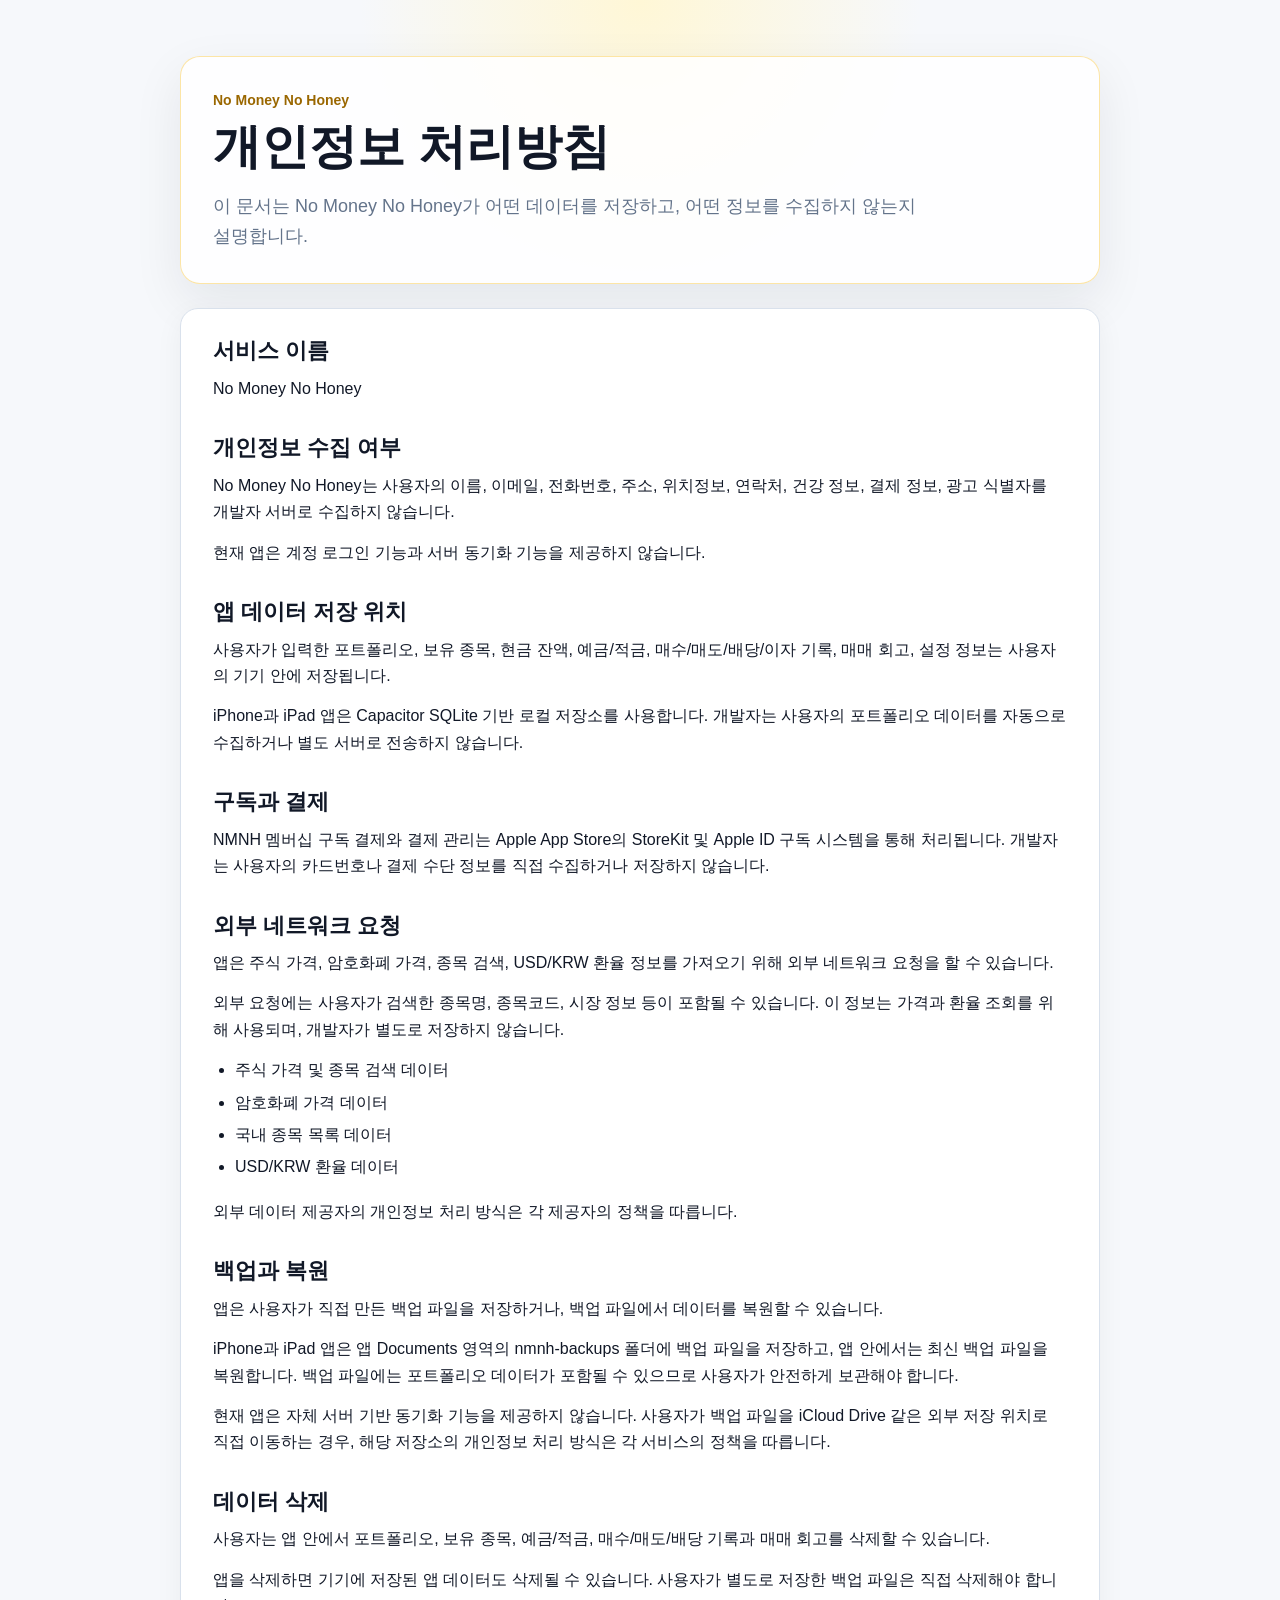
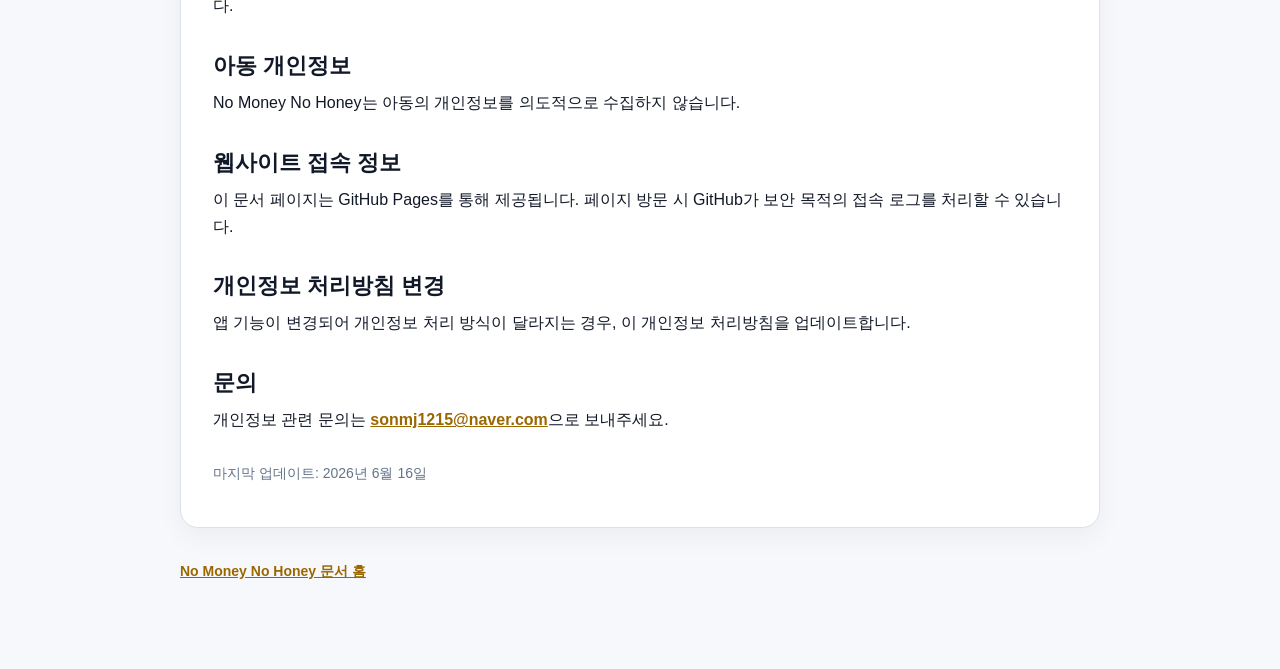
==== privacy/index.html @ 576c2f6b "Add public app support pages" ====
<!doctype html>
<html lang="ko">
  <head>
    <meta charset="utf-8" />
    <meta name="viewport" content="width=device-width, initial-scale=1" />
    <title>No Money No Honey 개인정보 처리방침</title>
    <meta
      name="description"
      content="No Money No Honey 개인정보 처리방침"
    />
    <link rel="stylesheet" href="../styles.css" />
  </head>
  <body>
    <main class="page">
      <section class="hero">
        <p class="eyebrow">No Money No Honey</p>
        <h1>개인정보 처리방침</h1>
        <p class="lead">
          이 문서는 No Money No Honey가 어떤 데이터를 저장하고, 어떤 정보를
          수집하지 않는지 설명합니다.
        </p>
      </section>

      <section class="content">
        <h2>서비스 이름</h2>
        <p>No Money No Honey</p>

        <h2>개인정보 수집 여부</h2>
        <p>
          No Money No Honey는 사용자의 이름, 이메일, 전화번호, 주소,
          위치정보, 연락처, 건강 정보, 결제 정보, 광고 식별자를 개발자 서버로
          수집하지 않습니다.
        </p>
        <p>
          현재 앱은 계정 로그인 기능과 서버 동기화 기능을 제공하지 않습니다.
        </p>

        <h2>앱 데이터 저장 위치</h2>
        <p>
          사용자가 입력한 포트폴리오, 보유 종목, 현금 잔액, 예금/적금,
          매수/매도/배당/이자 기록, 매매 회고, 설정 정보는 사용자의 기기 안에
          저장됩니다.
        </p>
        <p>
          iPhone과 iPad 앱은 Capacitor SQLite 기반 로컬 저장소를 사용합니다.
          개발자는 사용자의 포트폴리오 데이터를 자동으로 수집하거나 별도
          서버로 전송하지 않습니다.
        </p>

        <h2>구독과 결제</h2>
        <p>
          NMNH 멤버십 구독 결제와 결제 관리는 Apple App Store의 StoreKit 및
          Apple ID 구독 시스템을 통해 처리됩니다. 개발자는 사용자의 카드번호나
          결제 수단 정보를 직접 수집하거나 저장하지 않습니다.
        </p>

        <h2>외부 네트워크 요청</h2>
        <p>
          앱은 주식 가격, 암호화폐 가격, 종목 검색, USD/KRW 환율 정보를
          가져오기 위해 외부 네트워크 요청을 할 수 있습니다.
        </p>
        <p>
          외부 요청에는 사용자가 검색한 종목명, 종목코드, 시장 정보 등이
          포함될 수 있습니다. 이 정보는 가격과 환율 조회를 위해 사용되며,
          개발자가 별도로 저장하지 않습니다.
        </p>
        <ul>
          <li>주식 가격 및 종목 검색 데이터</li>
          <li>암호화폐 가격 데이터</li>
          <li>국내 종목 목록 데이터</li>
          <li>USD/KRW 환율 데이터</li>
        </ul>
        <p>
          외부 데이터 제공자의 개인정보 처리 방식은 각 제공자의 정책을
          따릅니다.
        </p>

        <h2>백업과 복원</h2>
        <p>
          앱은 사용자가 직접 만든 백업 파일을 저장하거나, 백업 파일에서 데이터를
          복원할 수 있습니다.
        </p>
        <p>
          iPhone과 iPad 앱은 앱 Documents 영역의 nmnh-backups 폴더에 백업
          파일을 저장하고, 앱 안에서는 최신 백업 파일을 복원합니다. 백업 파일에는
          포트폴리오 데이터가 포함될 수 있으므로 사용자가 안전하게 보관해야
          합니다.
        </p>
        <p>
          현재 앱은 자체 서버 기반 동기화 기능을 제공하지 않습니다. 사용자가
          백업 파일을 iCloud Drive 같은 외부 저장 위치로 직접 이동하는 경우,
          해당 저장소의 개인정보 처리 방식은 각 서비스의 정책을 따릅니다.
        </p>

        <h2>데이터 삭제</h2>
        <p>
          사용자는 앱 안에서 포트폴리오, 보유 종목, 예금/적금, 매수/매도/배당
          기록과 매매 회고를 삭제할 수 있습니다.
        </p>
        <p>
          앱을 삭제하면 기기에 저장된 앱 데이터도 삭제될 수 있습니다. 사용자가
          별도로 저장한 백업 파일은 직접 삭제해야 합니다.
        </p>

        <h2>아동 개인정보</h2>
        <p>
          No Money No Honey는 아동의 개인정보를 의도적으로 수집하지 않습니다.
        </p>

        <h2>웹사이트 접속 정보</h2>
        <p>
          이 문서 페이지는 GitHub Pages를 통해 제공됩니다. 페이지 방문 시
          GitHub가 보안 목적의 접속 로그를 처리할 수 있습니다.
        </p>

        <h2>개인정보 처리방침 변경</h2>
        <p>
          앱 기능이 변경되어 개인정보 처리 방식이 달라지는 경우, 이 개인정보
          처리방침을 업데이트합니다.
        </p>

        <h2>문의</h2>
        <p>
          개인정보 관련 문의는
          <a href="mailto:sonmj1215@naver.com">sonmj1215@naver.com</a>으로
          보내주세요.
        </p>

        <p class="meta">마지막 업데이트: 2026년 6월 16일</p>
      </section>

      <p class="footer">
        <a href="../">No Money No Honey 문서 홈</a>
      </p>
    </main>
  </body>
</html>
---- styles.css ----
:root {
  color-scheme: light;
  --bg: #f6f8fb;
  --surface: #ffffff;
  --surface-soft: #fffaf0;
  --text: #111827;
  --muted: #64748b;
  --line: #d9e1ec;
  --brand: #f8b400;
  --brand-dark: #9a6700;
  --shadow: 0 18px 50px rgba(15, 23, 42, 0.08);
}

* {
  box-sizing: border-box;
}

body {
  margin: 0;
  background: radial-gradient(circle at top, #fff7d6 0, #f6f8fb 280px);
  color: var(--text);
  font-family: -apple-system, BlinkMacSystemFont, "Segoe UI", sans-serif;
  line-height: 1.65;
}

a {
  color: var(--brand-dark);
  font-weight: 700;
}

.page {
  width: min(920px, calc(100% - 32px));
  margin: 0 auto;
  padding: 56px 0 72px;
}

.hero {
  padding: 32px;
  border: 1px solid rgba(248, 180, 0, 0.35);
  border-radius: 20px;
  background: rgba(255, 255, 255, 0.84);
  box-shadow: var(--shadow);
}

.eyebrow {
  margin: 0 0 8px;
  color: var(--brand-dark);
  font-size: 14px;
  font-weight: 800;
}

h1 {
  margin: 0;
  font-size: clamp(32px, 6vw, 48px);
  line-height: 1.12;
  letter-spacing: 0;
}

.lead {
  max-width: 720px;
  margin: 18px 0 0;
  color: var(--muted);
  font-size: 18px;
}

.content {
  margin-top: 24px;
  padding: 28px 32px;
  border: 1px solid var(--line);
  border-radius: 18px;
  background: var(--surface);
  box-shadow: 0 8px 28px rgba(15, 23, 42, 0.05);
}

h2 {
  margin: 32px 0 10px;
  font-size: 22px;
  line-height: 1.3;
}

h2:first-child {
  margin-top: 0;
}

p {
  margin: 0 0 14px;
}

ul {
  margin: 8px 0 18px;
  padding-left: 22px;
}

li {
  margin: 6px 0;
}

.cards {
  display: grid;
  grid-template-columns: repeat(auto-fit, minmax(240px, 1fr));
  gap: 16px;
  margin-top: 24px;
}

.card {
  display: block;
  min-height: 150px;
  padding: 24px;
  border: 1px solid var(--line);
  border-radius: 18px;
  background: var(--surface);
  color: inherit;
  text-decoration: none;
  box-shadow: 0 8px 28px rgba(15, 23, 42, 0.05);
}

.card strong {
  display: block;
  margin-bottom: 8px;
  font-size: 20px;
}

.card span {
  color: var(--muted);
  font-weight: 500;
}

.note {
  margin-top: 24px;
  padding: 18px 20px;
  border: 1px solid rgba(248, 180, 0, 0.35);
  border-radius: 14px;
  background: var(--surface-soft);
  color: #4b5563;
}

.meta {
  margin-top: 28px;
  color: var(--muted);
  font-size: 14px;
}

.footer {
  margin-top: 32px;
  color: var(--muted);
  font-size: 14px;
}

@media (max-width: 640px) {
  .page {
    width: min(100% - 24px, 920px);
    padding: 28px 0 48px;
  }

  .hero,
  .content {
    padding: 24px 20px;
    border-radius: 16px;
  }
}
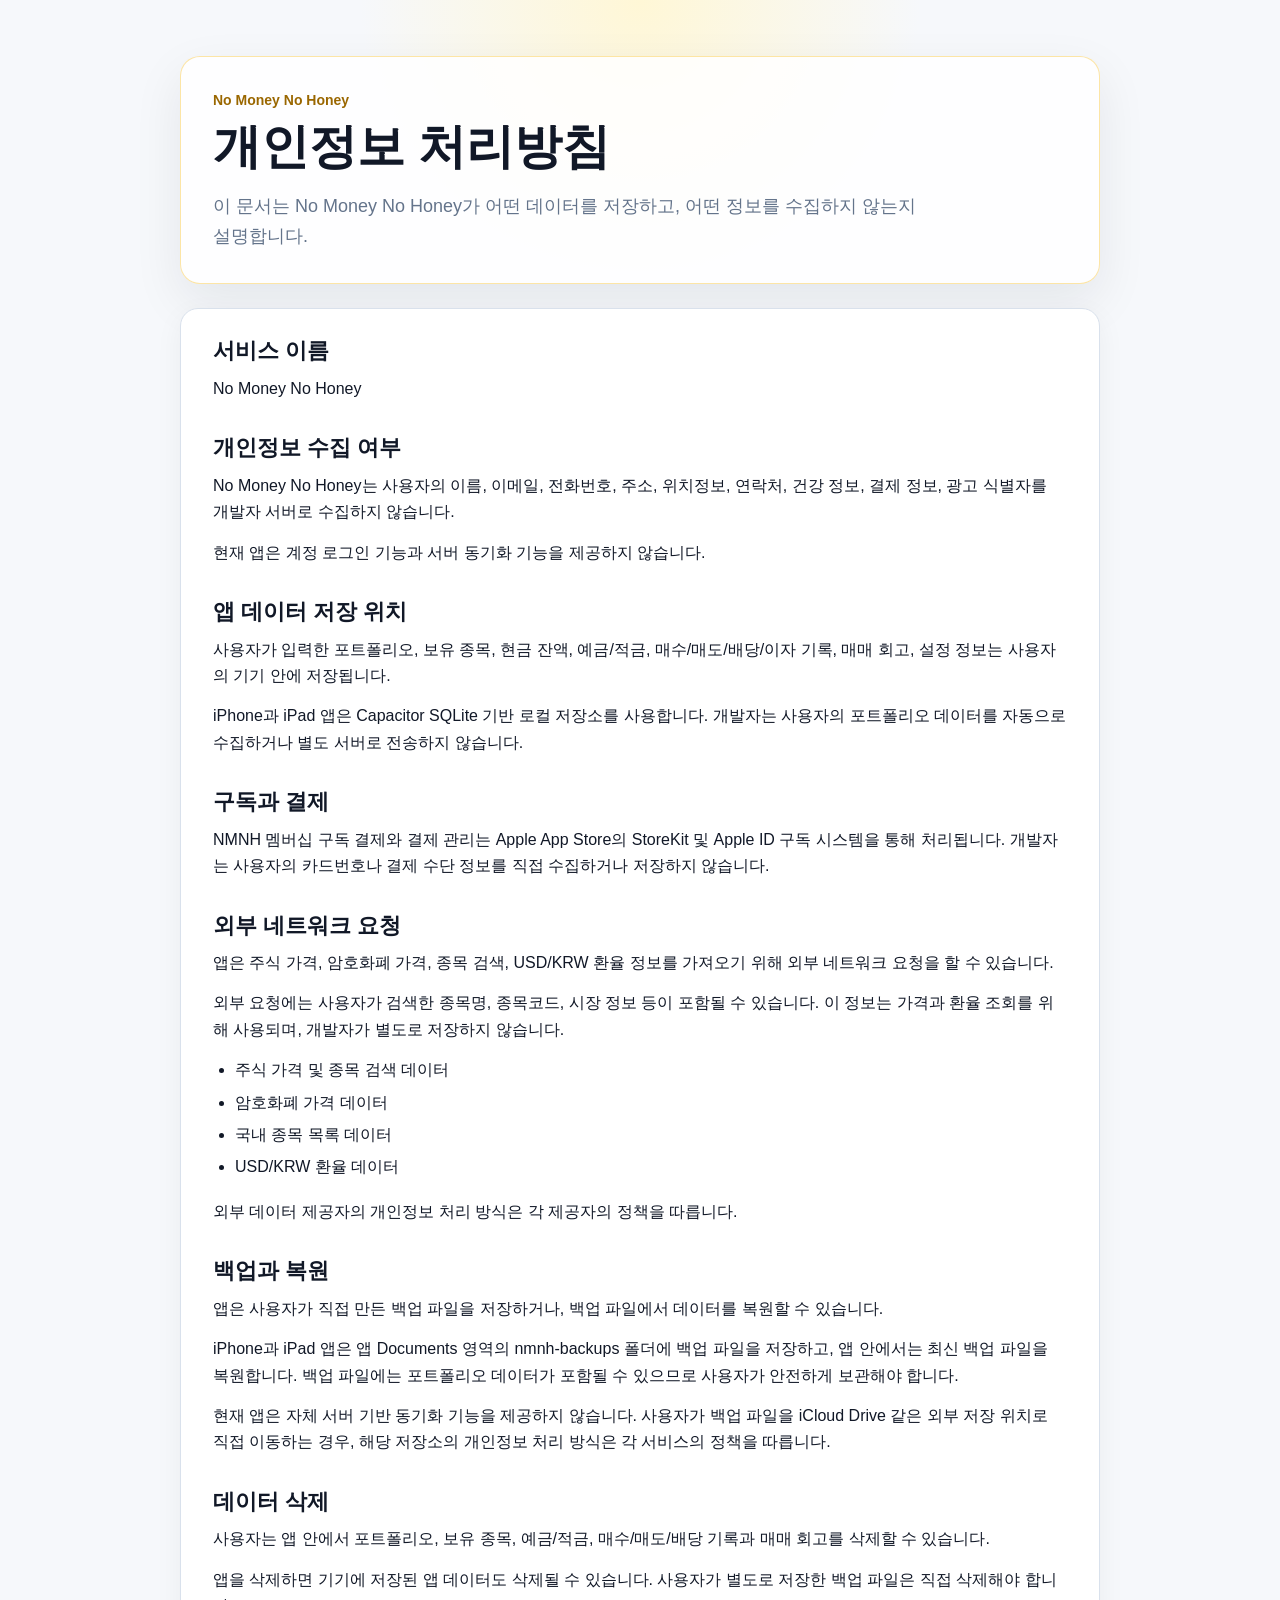
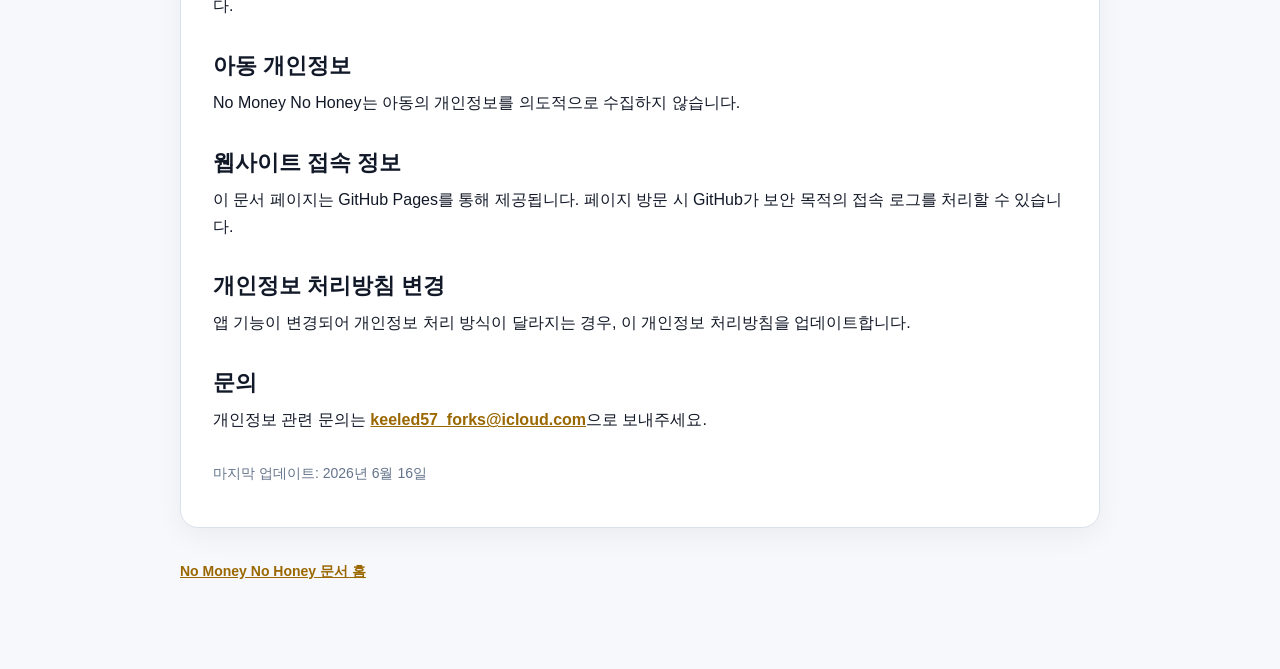
==== commit eb316961: "Update public contact email" ====
--- a/privacy/index.html
+++ b/privacy/index.html
@@ -122,7 +122,7 @@
         <h2>문의</h2>
         <p>
           개인정보 관련 문의는
-          <a href="mailto:sonmj1215@naver.com">sonmj1215@naver.com</a>으로
+          <a href="mailto:keeled57_forks@icloud.com">keeled57_forks@icloud.com</a>으로
           보내주세요.
         </p>
 
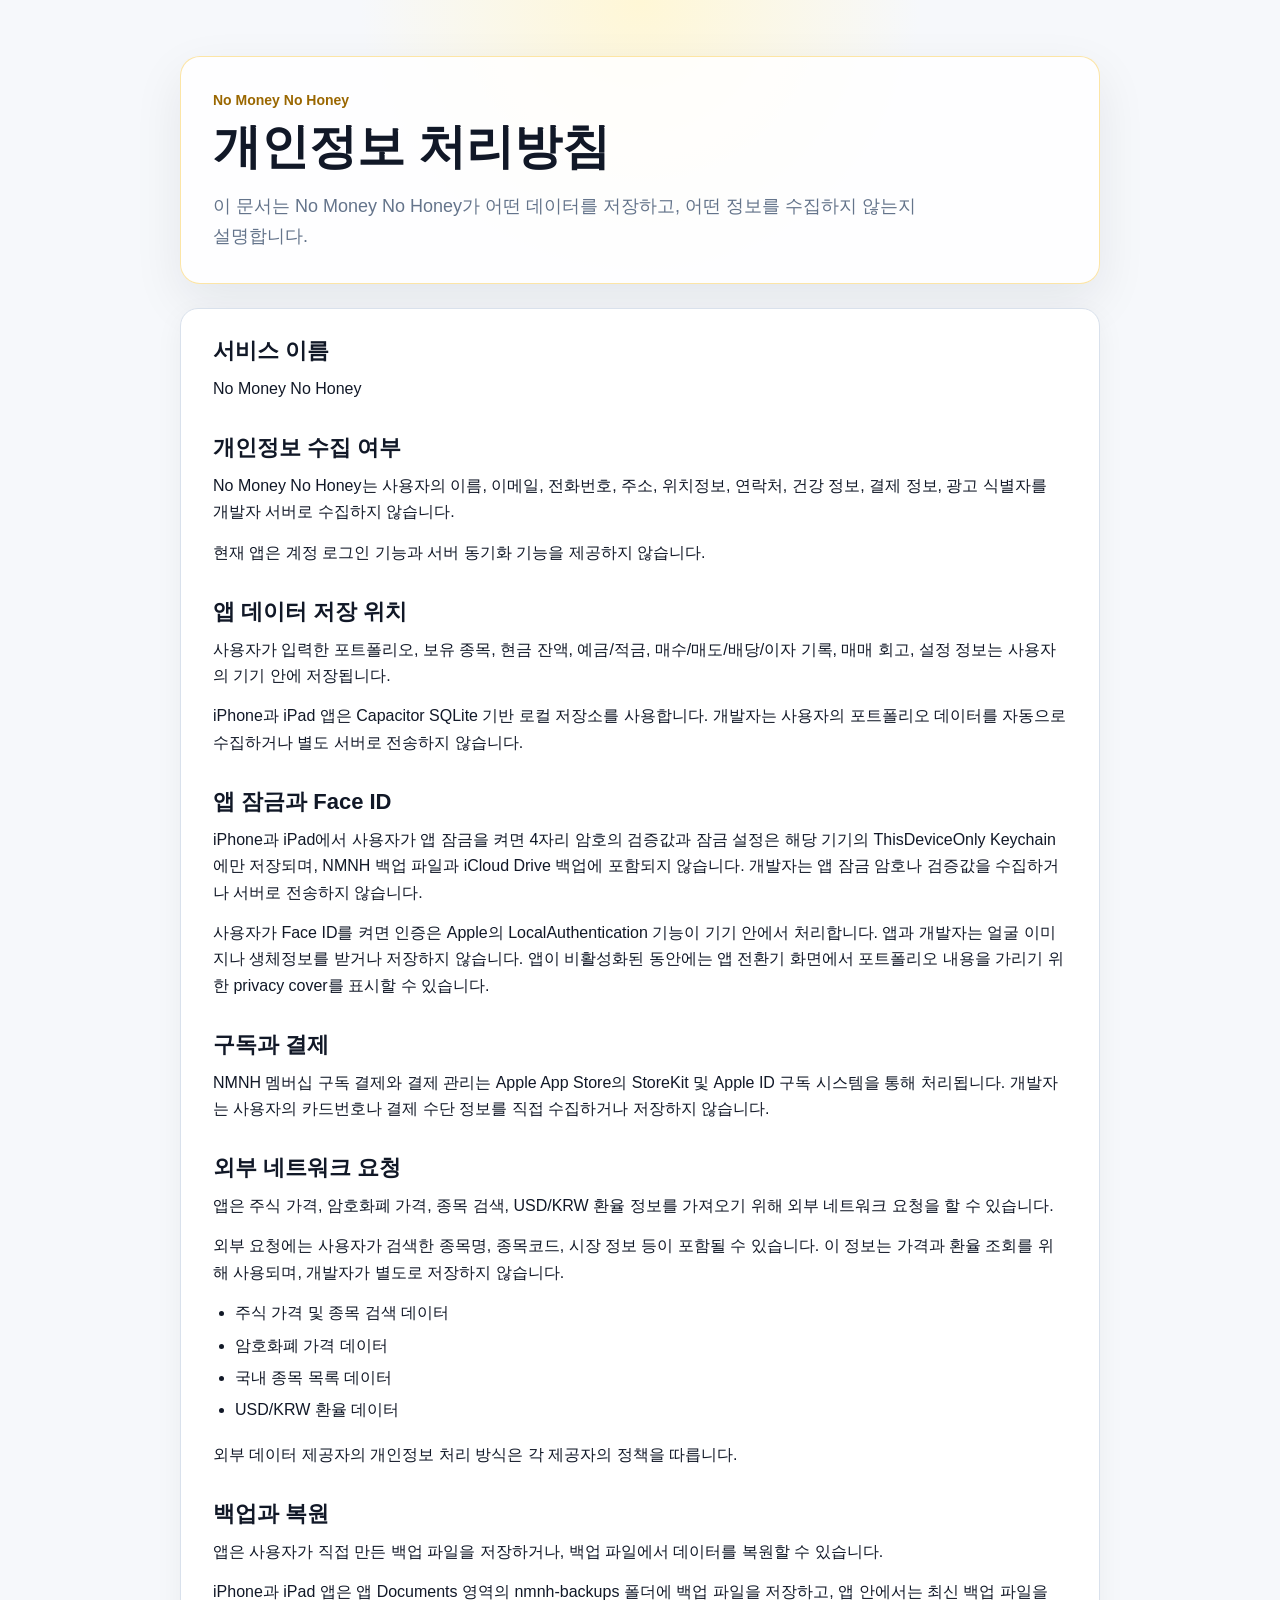
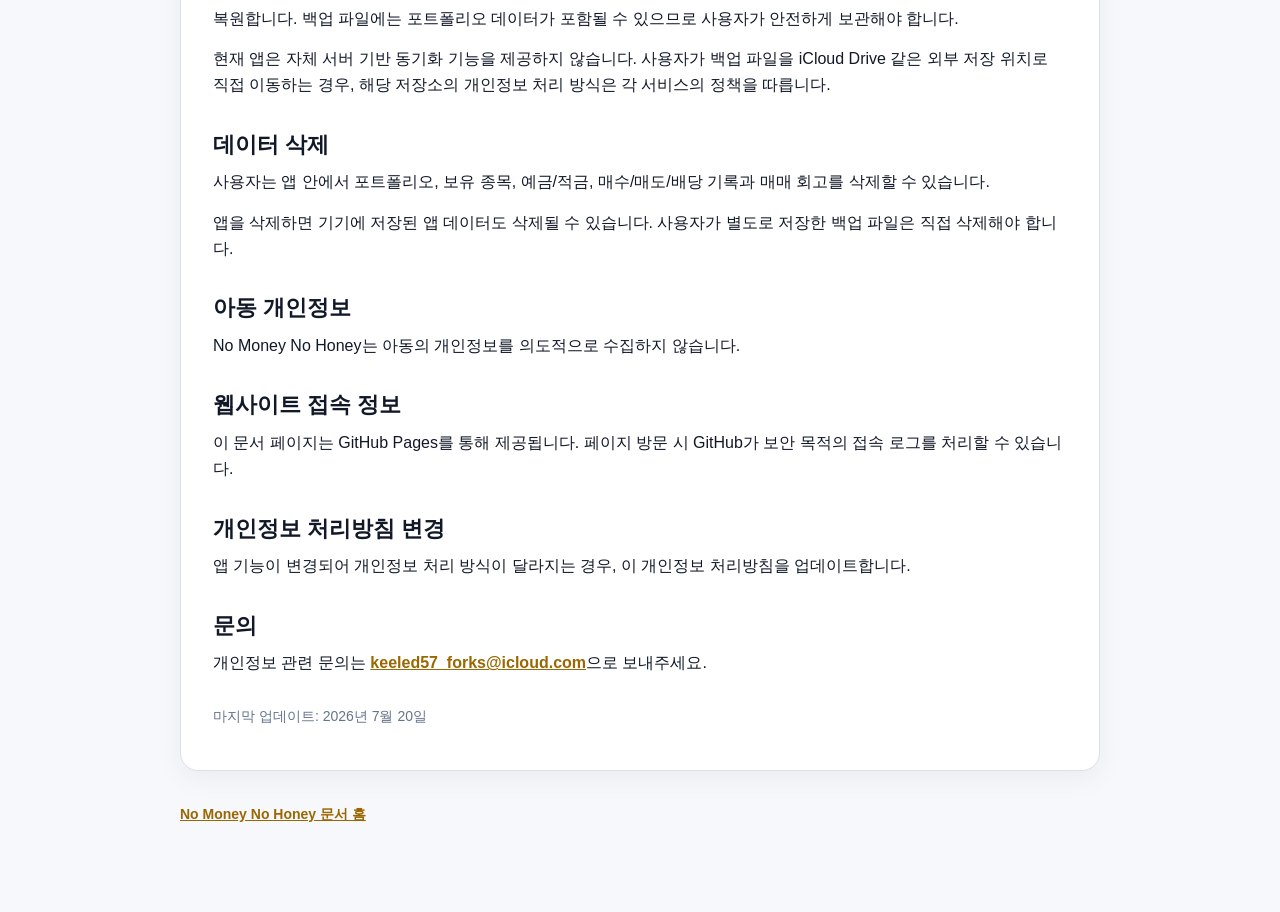
==== commit 69cab4d0: "Update privacy policy for app lock" ====
--- a/privacy/index.html
+++ b/privacy/index.html
@@ -45,6 +45,21 @@
           iPhone과 iPad 앱은 Capacitor SQLite 기반 로컬 저장소를 사용합니다.
           개발자는 사용자의 포트폴리오 데이터를 자동으로 수집하거나 별도
           서버로 전송하지 않습니다.
+        </p>
+
+        <h2>앱 잠금과 Face ID</h2>
+        <p>
+          iPhone과 iPad에서 사용자가 앱 잠금을 켜면 4자리 암호의 검증값과
+          잠금 설정은 해당 기기의 ThisDeviceOnly Keychain에만 저장되며,
+          NMNH 백업 파일과 iCloud Drive 백업에 포함되지 않습니다. 개발자는
+          앱 잠금 암호나 검증값을 수집하거나 서버로 전송하지 않습니다.
+        </p>
+        <p>
+          사용자가 Face ID를 켜면 인증은 Apple의 LocalAuthentication 기능이
+          기기 안에서 처리합니다. 앱과 개발자는 얼굴 이미지나 생체정보를
+          받거나 저장하지 않습니다. 앱이 비활성화된 동안에는 앱 전환기
+          화면에서 포트폴리오 내용을 가리기 위한 privacy cover를 표시할 수
+          있습니다.
         </p>
 
         <h2>구독과 결제</h2>
@@ -126,7 +141,7 @@
           보내주세요.
         </p>
 
-        <p class="meta">마지막 업데이트: 2026년 6월 16일</p>
+        <p class="meta">마지막 업데이트: 2026년 7월 20일</p>
       </section>
 
       <p class="footer">
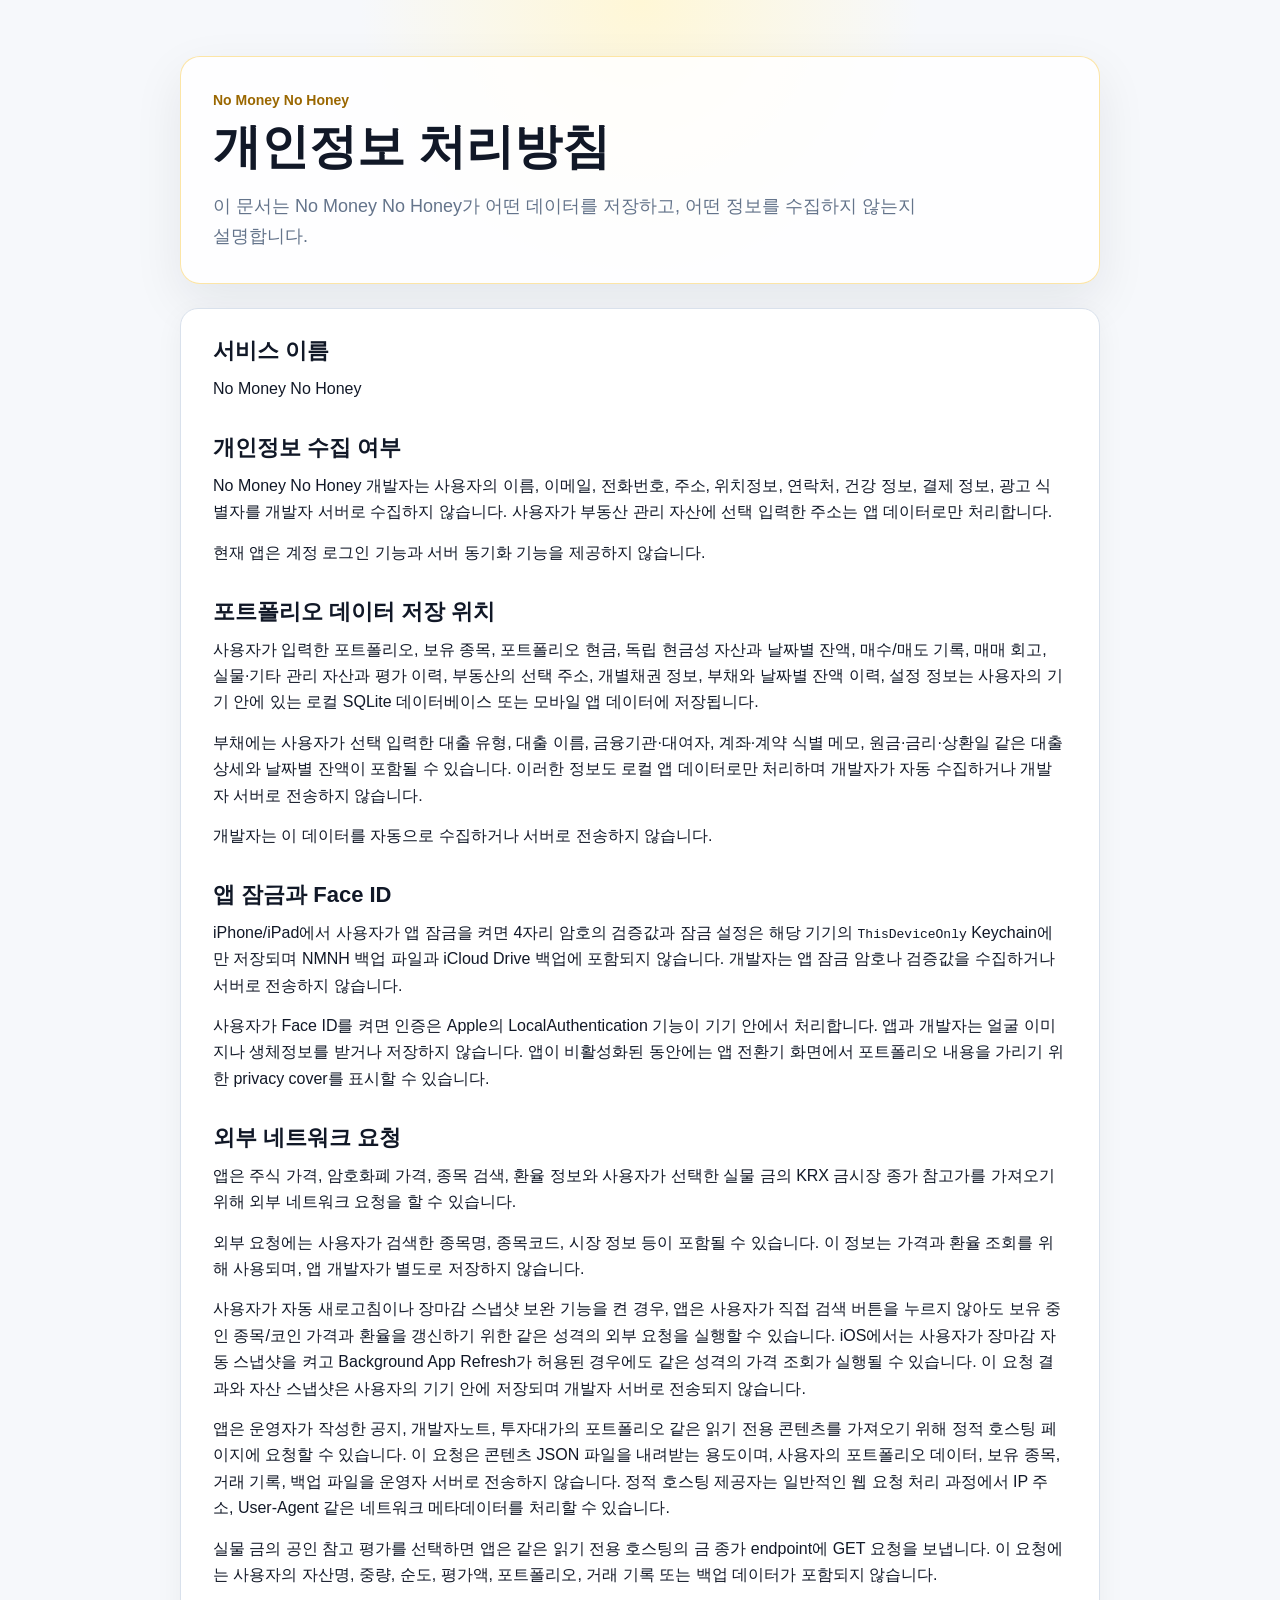
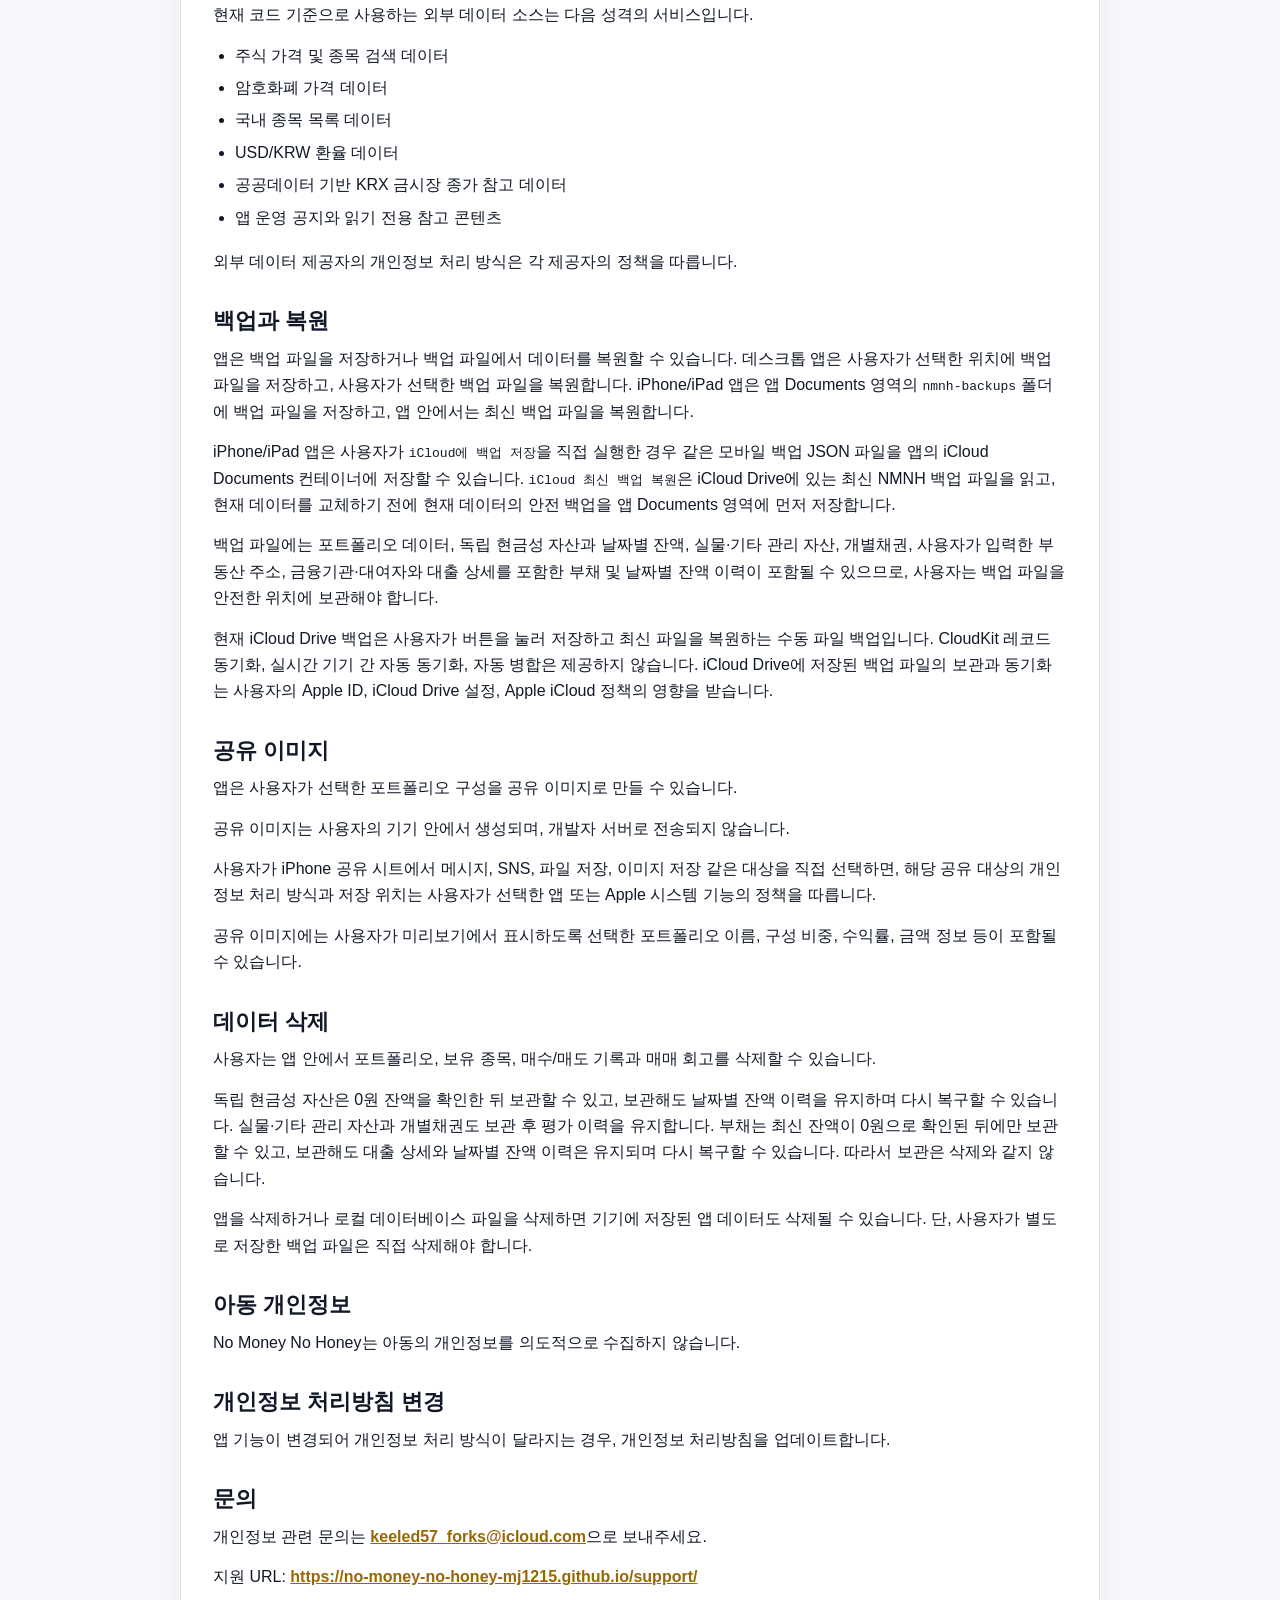
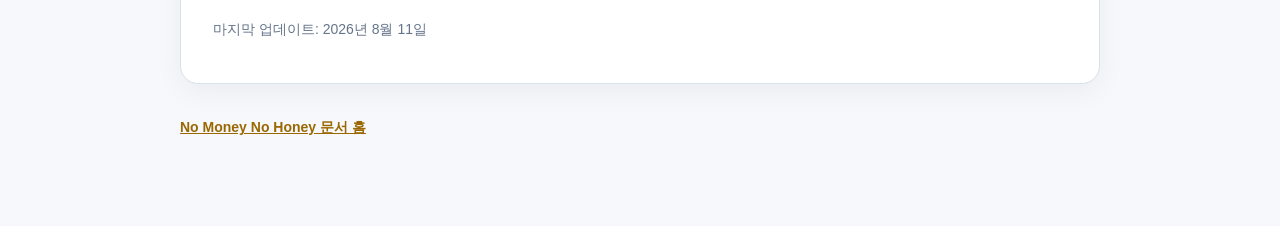
==== commit b28c5e0c: "Update privacy policy for NMNH 2.6.0" ====
--- a/privacy/index.html
+++ b/privacy/index.html
@@ -27,94 +27,158 @@
 
         <h2>개인정보 수집 여부</h2>
         <p>
-          No Money No Honey는 사용자의 이름, 이메일, 전화번호, 주소,
+          No Money No Honey 개발자는 사용자의 이름, 이메일, 전화번호, 주소,
           위치정보, 연락처, 건강 정보, 결제 정보, 광고 식별자를 개발자 서버로
-          수집하지 않습니다.
+          수집하지 않습니다. 사용자가 부동산 관리 자산에 선택 입력한 주소는 앱
+          데이터로만 처리합니다.
         </p>
         <p>
           현재 앱은 계정 로그인 기능과 서버 동기화 기능을 제공하지 않습니다.
         </p>
 
-        <h2>앱 데이터 저장 위치</h2>
-        <p>
-          사용자가 입력한 포트폴리오, 보유 종목, 현금 잔액, 예금/적금,
-          매수/매도/배당/이자 기록, 매매 회고, 설정 정보는 사용자의 기기 안에
-          저장됩니다.
-        </p>
-        <p>
-          iPhone과 iPad 앱은 Capacitor SQLite 기반 로컬 저장소를 사용합니다.
-          개발자는 사용자의 포트폴리오 데이터를 자동으로 수집하거나 별도
-          서버로 전송하지 않습니다.
+        <h2>포트폴리오 데이터 저장 위치</h2>
+        <p>
+          사용자가 입력한 포트폴리오, 보유 종목, 포트폴리오 현금, 독립 현금성
+          자산과 날짜별 잔액, 매수/매도 기록, 매매 회고, 실물·기타 관리 자산과
+          평가 이력, 부동산의 선택 주소, 개별채권 정보, 부채와 날짜별 잔액 이력,
+          설정 정보는 사용자의 기기 안에 있는 로컬 SQLite 데이터베이스 또는
+          모바일 앱 데이터에 저장됩니다.
+        </p>
+        <p>
+          부채에는 사용자가 선택 입력한 대출 유형, 대출 이름, 금융기관·대여자,
+          계좌·계약 식별 메모, 원금·금리·상환일 같은 대출 상세와 날짜별 잔액이
+          포함될 수 있습니다. 이러한 정보도 로컬 앱 데이터로만 처리하며 개발자가
+          자동 수집하거나 개발자 서버로 전송하지 않습니다.
+        </p>
+        <p>
+          개발자는 이 데이터를 자동으로 수집하거나 서버로 전송하지 않습니다.
         </p>
 
         <h2>앱 잠금과 Face ID</h2>
         <p>
-          iPhone과 iPad에서 사용자가 앱 잠금을 켜면 4자리 암호의 검증값과
-          잠금 설정은 해당 기기의 ThisDeviceOnly Keychain에만 저장되며,
-          NMNH 백업 파일과 iCloud Drive 백업에 포함되지 않습니다. 개발자는
-          앱 잠금 암호나 검증값을 수집하거나 서버로 전송하지 않습니다.
+          iPhone/iPad에서 사용자가 앱 잠금을 켜면 4자리 암호의 검증값과 잠금
+          설정은 해당 기기의 <code>ThisDeviceOnly</code> Keychain에만 저장되며
+          NMNH 백업 파일과 iCloud Drive 백업에 포함되지 않습니다. 개발자는 앱
+          잠금 암호나 검증값을 수집하거나 서버로 전송하지 않습니다.
         </p>
         <p>
           사용자가 Face ID를 켜면 인증은 Apple의 LocalAuthentication 기능이
-          기기 안에서 처리합니다. 앱과 개발자는 얼굴 이미지나 생체정보를
-          받거나 저장하지 않습니다. 앱이 비활성화된 동안에는 앱 전환기
-          화면에서 포트폴리오 내용을 가리기 위한 privacy cover를 표시할 수
-          있습니다.
-        </p>
-
-        <h2>구독과 결제</h2>
-        <p>
-          NMNH 멤버십 구독 결제와 결제 관리는 Apple App Store의 StoreKit 및
-          Apple ID 구독 시스템을 통해 처리됩니다. 개발자는 사용자의 카드번호나
-          결제 수단 정보를 직접 수집하거나 저장하지 않습니다.
+          기기 안에서 처리합니다. 앱과 개발자는 얼굴 이미지나 생체정보를 받거나
+          저장하지 않습니다. 앱이 비활성화된 동안에는 앱 전환기 화면에서
+          포트폴리오 내용을 가리기 위한 privacy cover를 표시할 수 있습니다.
         </p>
 
         <h2>외부 네트워크 요청</h2>
         <p>
-          앱은 주식 가격, 암호화폐 가격, 종목 검색, USD/KRW 환율 정보를
-          가져오기 위해 외부 네트워크 요청을 할 수 있습니다.
-        </p>
-        <p>
-          외부 요청에는 사용자가 검색한 종목명, 종목코드, 시장 정보 등이
-          포함될 수 있습니다. 이 정보는 가격과 환율 조회를 위해 사용되며,
-          개발자가 별도로 저장하지 않습니다.
-        </p>
+          앱은 주식 가격, 암호화폐 가격, 종목 검색, 환율 정보와 사용자가 선택한
+          실물 금의 KRX 금시장 종가 참고가를 가져오기 위해 외부 네트워크 요청을
+          할 수 있습니다.
+        </p>
+        <p>
+          외부 요청에는 사용자가 검색한 종목명, 종목코드, 시장 정보 등이 포함될
+          수 있습니다. 이 정보는 가격과 환율 조회를 위해 사용되며, 앱 개발자가
+          별도로 저장하지 않습니다.
+        </p>
+        <p>
+          사용자가 자동 새로고침이나 장마감 스냅샷 보완 기능을 켠 경우, 앱은
+          사용자가 직접 검색 버튼을 누르지 않아도 보유 중인 종목/코인 가격과
+          환율을 갱신하기 위한 같은 성격의 외부 요청을 실행할 수 있습니다.
+          iOS에서는 사용자가 장마감 자동 스냅샷을 켜고 Background App Refresh가
+          허용된 경우에도 같은 성격의 가격 조회가 실행될 수 있습니다. 이 요청
+          결과와 자산 스냅샷은 사용자의 기기 안에 저장되며 개발자 서버로 전송되지
+          않습니다.
+        </p>
+        <p>
+          앱은 운영자가 작성한 공지, 개발자노트, 투자대가의 포트폴리오 같은 읽기
+          전용 콘텐츠를 가져오기 위해 정적 호스팅 페이지에 요청할 수 있습니다.
+          이 요청은 콘텐츠 JSON 파일을 내려받는 용도이며, 사용자의 포트폴리오
+          데이터, 보유 종목, 거래 기록, 백업 파일을 운영자 서버로 전송하지
+          않습니다. 정적 호스팅 제공자는 일반적인 웹 요청 처리 과정에서 IP 주소,
+          User-Agent 같은 네트워크 메타데이터를 처리할 수 있습니다.
+        </p>
+        <p>
+          실물 금의 공인 참고 평가를 선택하면 앱은 같은 읽기 전용 호스팅의 금
+          종가 endpoint에 GET 요청을 보냅니다. 이 요청에는 사용자의 자산명, 중량,
+          순도, 평가액, 포트폴리오, 거래 기록 또는 백업 데이터가 포함되지
+          않습니다.
+        </p>
+        <p>현재 코드 기준으로 사용하는 외부 데이터 소스는 다음 성격의 서비스입니다.</p>
         <ul>
           <li>주식 가격 및 종목 검색 데이터</li>
           <li>암호화폐 가격 데이터</li>
           <li>국내 종목 목록 데이터</li>
           <li>USD/KRW 환율 데이터</li>
+          <li>공공데이터 기반 KRX 금시장 종가 참고 데이터</li>
+          <li>앱 운영 공지와 읽기 전용 참고 콘텐츠</li>
         </ul>
         <p>
-          외부 데이터 제공자의 개인정보 처리 방식은 각 제공자의 정책을
-          따릅니다.
+          외부 데이터 제공자의 개인정보 처리 방식은 각 제공자의 정책을 따릅니다.
         </p>
 
         <h2>백업과 복원</h2>
         <p>
-          앱은 사용자가 직접 만든 백업 파일을 저장하거나, 백업 파일에서 데이터를
-          복원할 수 있습니다.
-        </p>
-        <p>
-          iPhone과 iPad 앱은 앱 Documents 영역의 nmnh-backups 폴더에 백업
-          파일을 저장하고, 앱 안에서는 최신 백업 파일을 복원합니다. 백업 파일에는
-          포트폴리오 데이터가 포함될 수 있으므로 사용자가 안전하게 보관해야
-          합니다.
-        </p>
-        <p>
-          현재 앱은 자체 서버 기반 동기화 기능을 제공하지 않습니다. 사용자가
-          백업 파일을 iCloud Drive 같은 외부 저장 위치로 직접 이동하는 경우,
-          해당 저장소의 개인정보 처리 방식은 각 서비스의 정책을 따릅니다.
+          앱은 백업 파일을 저장하거나 백업 파일에서 데이터를 복원할 수 있습니다.
+          데스크톱 앱은 사용자가 선택한 위치에 백업 파일을 저장하고, 사용자가
+          선택한 백업 파일을 복원합니다. iPhone/iPad 앱은 앱 Documents 영역의
+          <code>nmnh-backups</code> 폴더에 백업 파일을 저장하고, 앱 안에서는 최신
+          백업 파일을 복원합니다.
+        </p>
+        <p>
+          iPhone/iPad 앱은 사용자가 <code>iCloud에 백업 저장</code>을 직접
+          실행한 경우 같은 모바일 백업 JSON 파일을 앱의 iCloud Documents
+          컨테이너에 저장할 수 있습니다. <code>iCloud 최신 백업 복원</code>은
+          iCloud Drive에 있는 최신 NMNH 백업 파일을 읽고, 현재 데이터를
+          교체하기 전에 현재 데이터의 안전 백업을 앱 Documents 영역에 먼저
+          저장합니다.
+        </p>
+        <p>
+          백업 파일에는 포트폴리오 데이터, 독립 현금성 자산과 날짜별 잔액,
+          실물·기타 관리 자산, 개별채권, 사용자가 입력한 부동산 주소,
+          금융기관·대여자와 대출 상세를 포함한 부채 및 날짜별 잔액 이력이 포함될
+          수 있으므로, 사용자는 백업 파일을 안전한 위치에 보관해야 합니다.
+        </p>
+        <p>
+          현재 iCloud Drive 백업은 사용자가 버튼을 눌러 저장하고 최신 파일을
+          복원하는 수동 파일 백업입니다. CloudKit 레코드 동기화, 실시간 기기 간
+          자동 동기화, 자동 병합은 제공하지 않습니다. iCloud Drive에 저장된 백업
+          파일의 보관과 동기화는 사용자의 Apple ID, iCloud Drive 설정, Apple
+          iCloud 정책의 영향을 받습니다.
+        </p>
+
+        <h2>공유 이미지</h2>
+        <p>
+          앱은 사용자가 선택한 포트폴리오 구성을 공유 이미지로 만들 수 있습니다.
+        </p>
+        <p>
+          공유 이미지는 사용자의 기기 안에서 생성되며, 개발자 서버로 전송되지
+          않습니다.
+        </p>
+        <p>
+          사용자가 iPhone 공유 시트에서 메시지, SNS, 파일 저장, 이미지 저장 같은
+          대상을 직접 선택하면, 해당 공유 대상의 개인정보 처리 방식과 저장
+          위치는 사용자가 선택한 앱 또는 Apple 시스템 기능의 정책을 따릅니다.
+        </p>
+        <p>
+          공유 이미지에는 사용자가 미리보기에서 표시하도록 선택한 포트폴리오
+          이름, 구성 비중, 수익률, 금액 정보 등이 포함될 수 있습니다.
         </p>
 
         <h2>데이터 삭제</h2>
         <p>
-          사용자는 앱 안에서 포트폴리오, 보유 종목, 예금/적금, 매수/매도/배당
-          기록과 매매 회고를 삭제할 수 있습니다.
-        </p>
-        <p>
-          앱을 삭제하면 기기에 저장된 앱 데이터도 삭제될 수 있습니다. 사용자가
-          별도로 저장한 백업 파일은 직접 삭제해야 합니다.
+          사용자는 앱 안에서 포트폴리오, 보유 종목, 매수/매도 기록과 매매 회고를
+          삭제할 수 있습니다.
+        </p>
+        <p>
+          독립 현금성 자산은 0원 잔액을 확인한 뒤 보관할 수 있고, 보관해도 날짜별
+          잔액 이력을 유지하며 다시 복구할 수 있습니다. 실물·기타 관리 자산과
+          개별채권도 보관 후 평가 이력을 유지합니다. 부채는 최신 잔액이 0원으로
+          확인된 뒤에만 보관할 수 있고, 보관해도 대출 상세와 날짜별 잔액 이력은
+          유지되며 다시 복구할 수 있습니다. 따라서 보관은 삭제와 같지 않습니다.
+        </p>
+        <p>
+          앱을 삭제하거나 로컬 데이터베이스 파일을 삭제하면 기기에 저장된 앱
+          데이터도 삭제될 수 있습니다. 단, 사용자가 별도로 저장한 백업 파일은
+          직접 삭제해야 합니다.
         </p>
 
         <h2>아동 개인정보</h2>
@@ -122,15 +186,9 @@
           No Money No Honey는 아동의 개인정보를 의도적으로 수집하지 않습니다.
         </p>
 
-        <h2>웹사이트 접속 정보</h2>
-        <p>
-          이 문서 페이지는 GitHub Pages를 통해 제공됩니다. 페이지 방문 시
-          GitHub가 보안 목적의 접속 로그를 처리할 수 있습니다.
-        </p>
-
         <h2>개인정보 처리방침 변경</h2>
         <p>
-          앱 기능이 변경되어 개인정보 처리 방식이 달라지는 경우, 이 개인정보
+          앱 기능이 변경되어 개인정보 처리 방식이 달라지는 경우, 개인정보
           처리방침을 업데이트합니다.
         </p>
 
@@ -140,8 +198,14 @@
           <a href="mailto:keeled57_forks@icloud.com">keeled57_forks@icloud.com</a>으로
           보내주세요.
         </p>
-
-        <p class="meta">마지막 업데이트: 2026년 7월 20일</p>
+        <p>
+          지원 URL:
+          <a href="https://no-money-no-honey-mj1215.github.io/support/">
+            https://no-money-no-honey-mj1215.github.io/support/
+          </a>
+        </p>
+
+        <p class="meta">마지막 업데이트: 2026년 8월 11일</p>
       </section>
 
       <p class="footer">
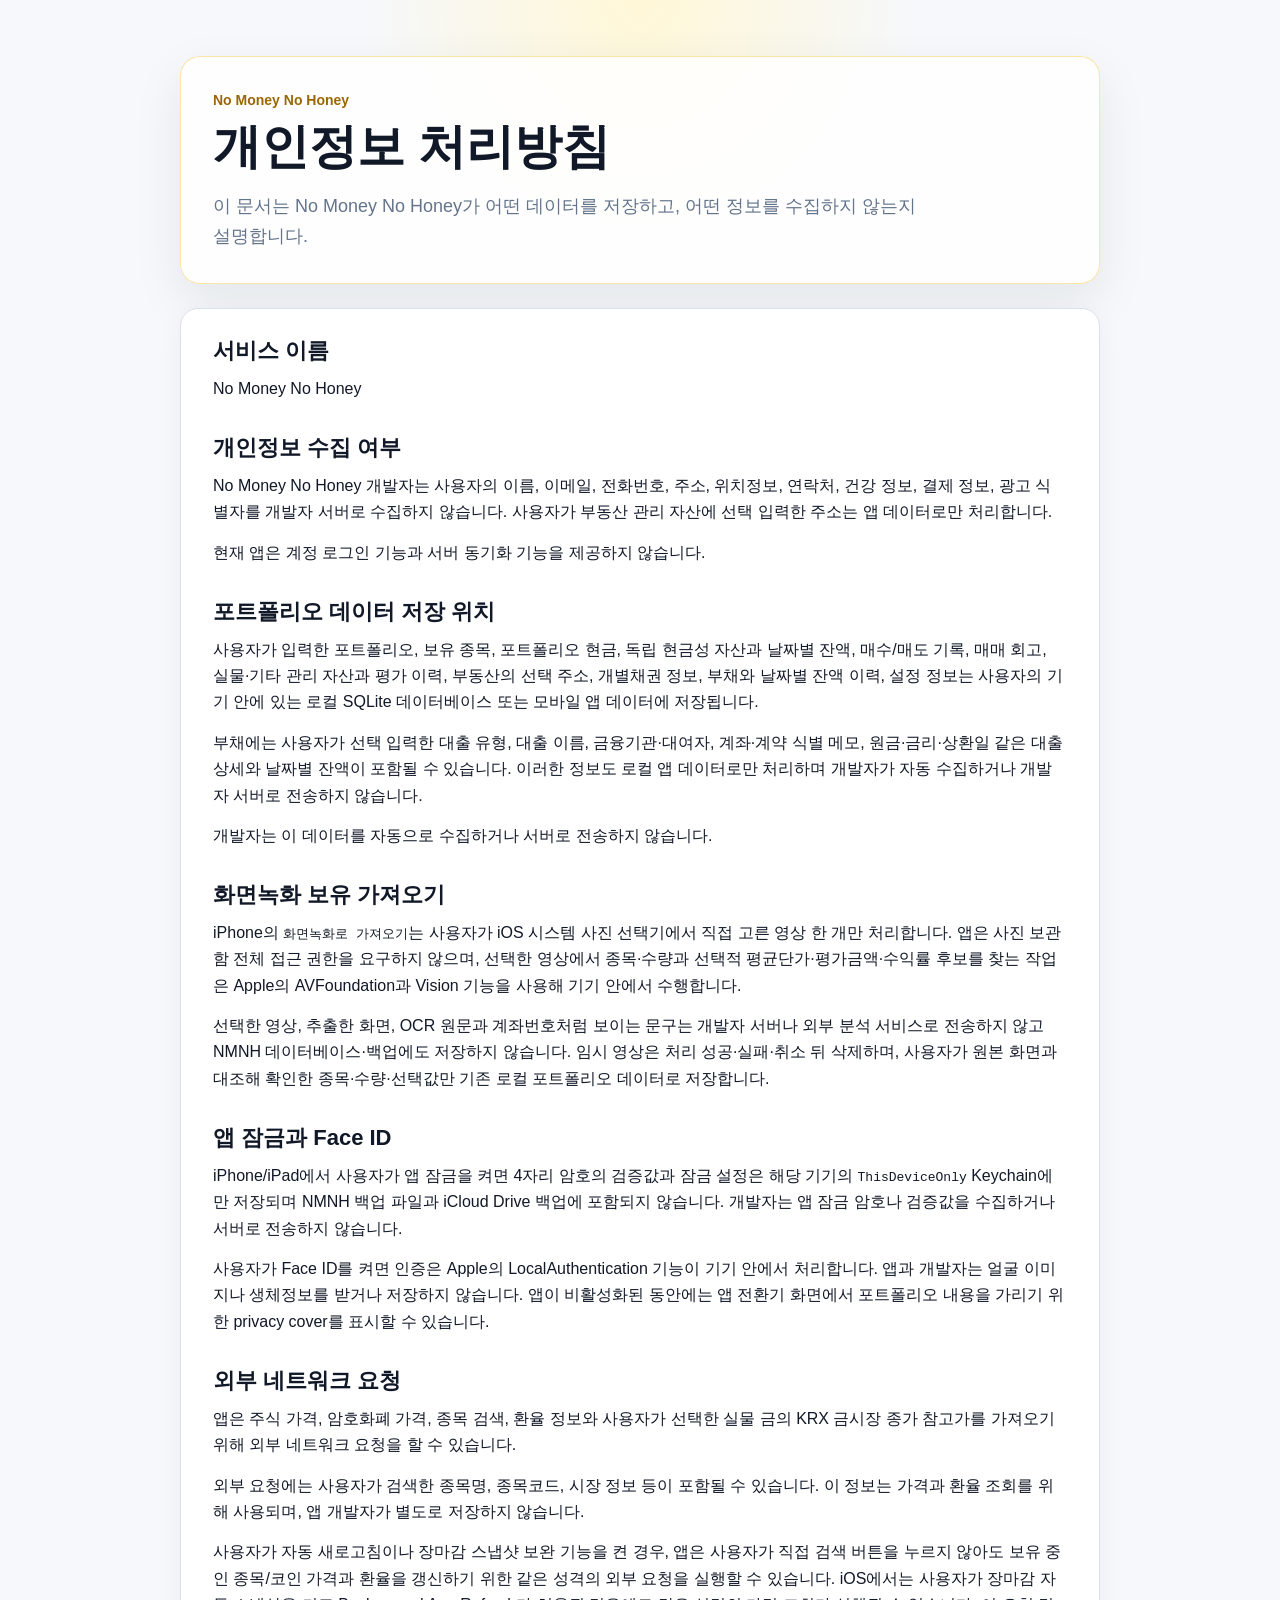
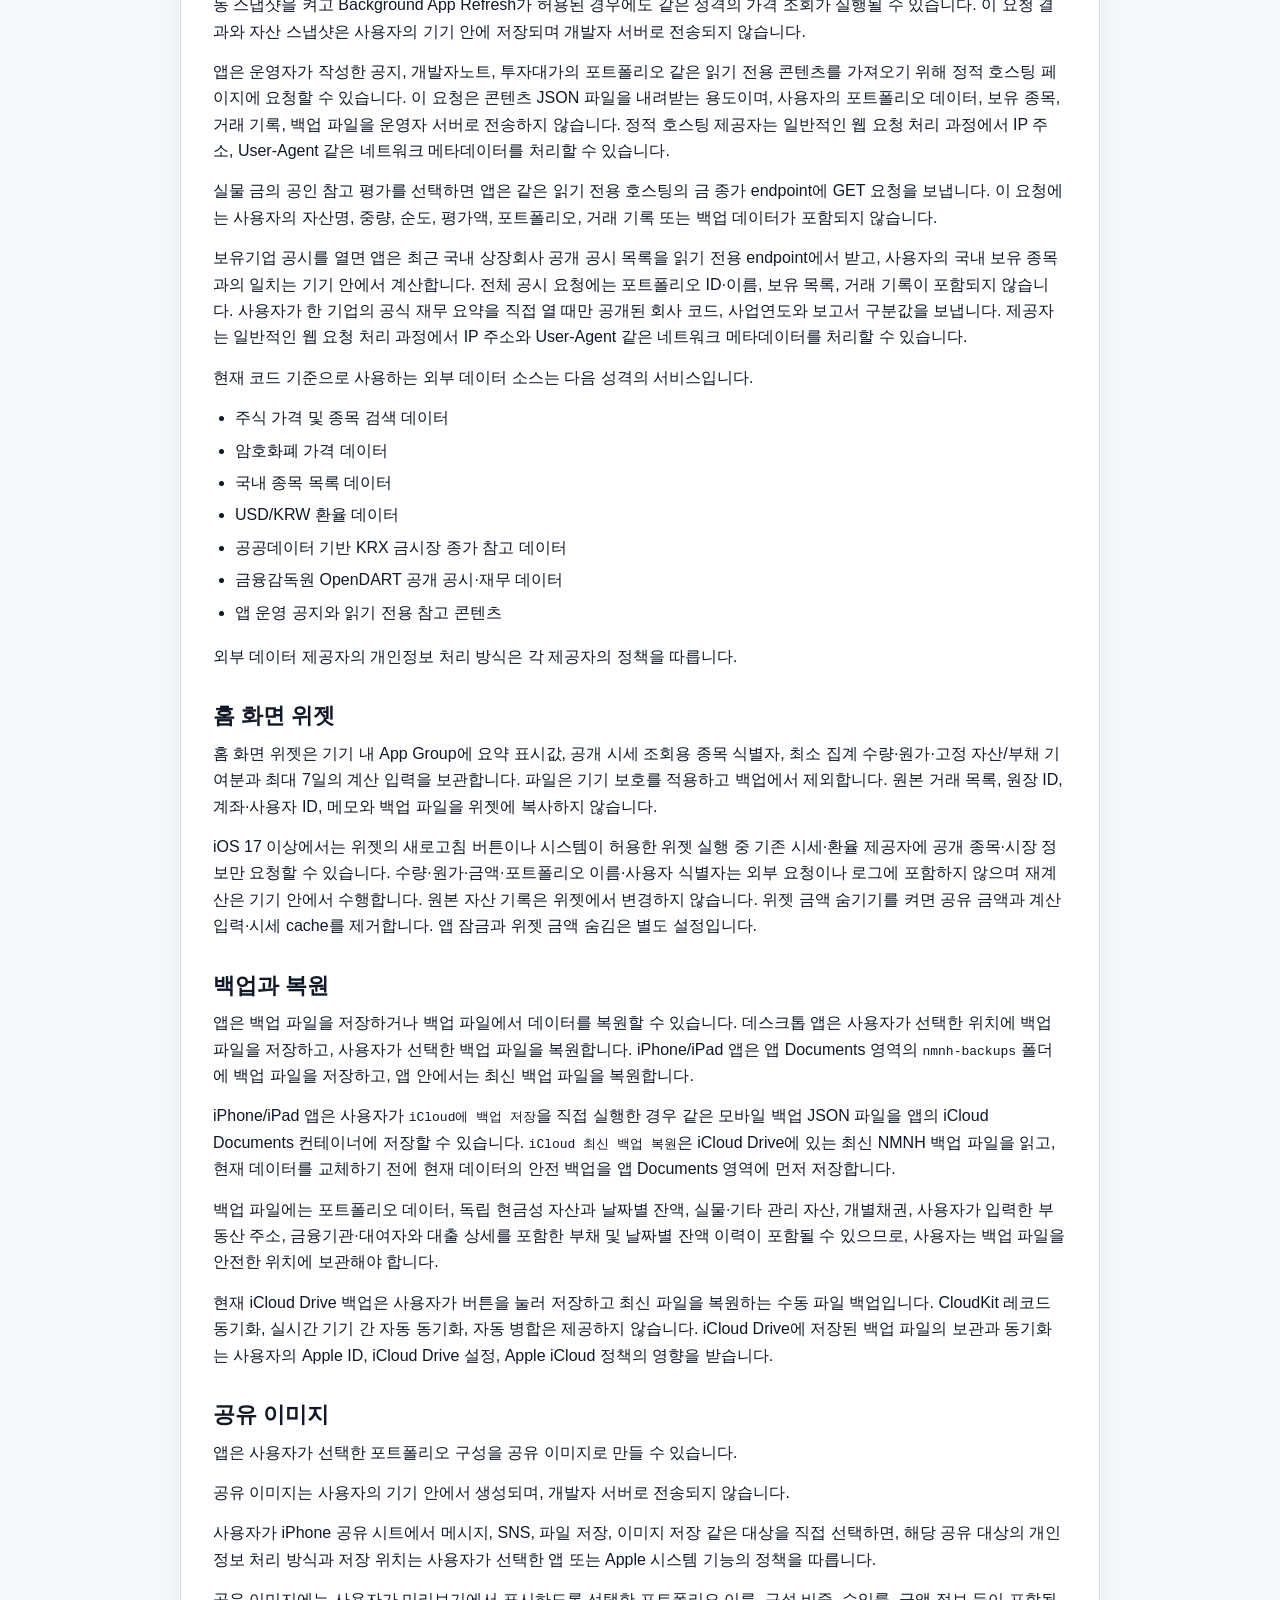
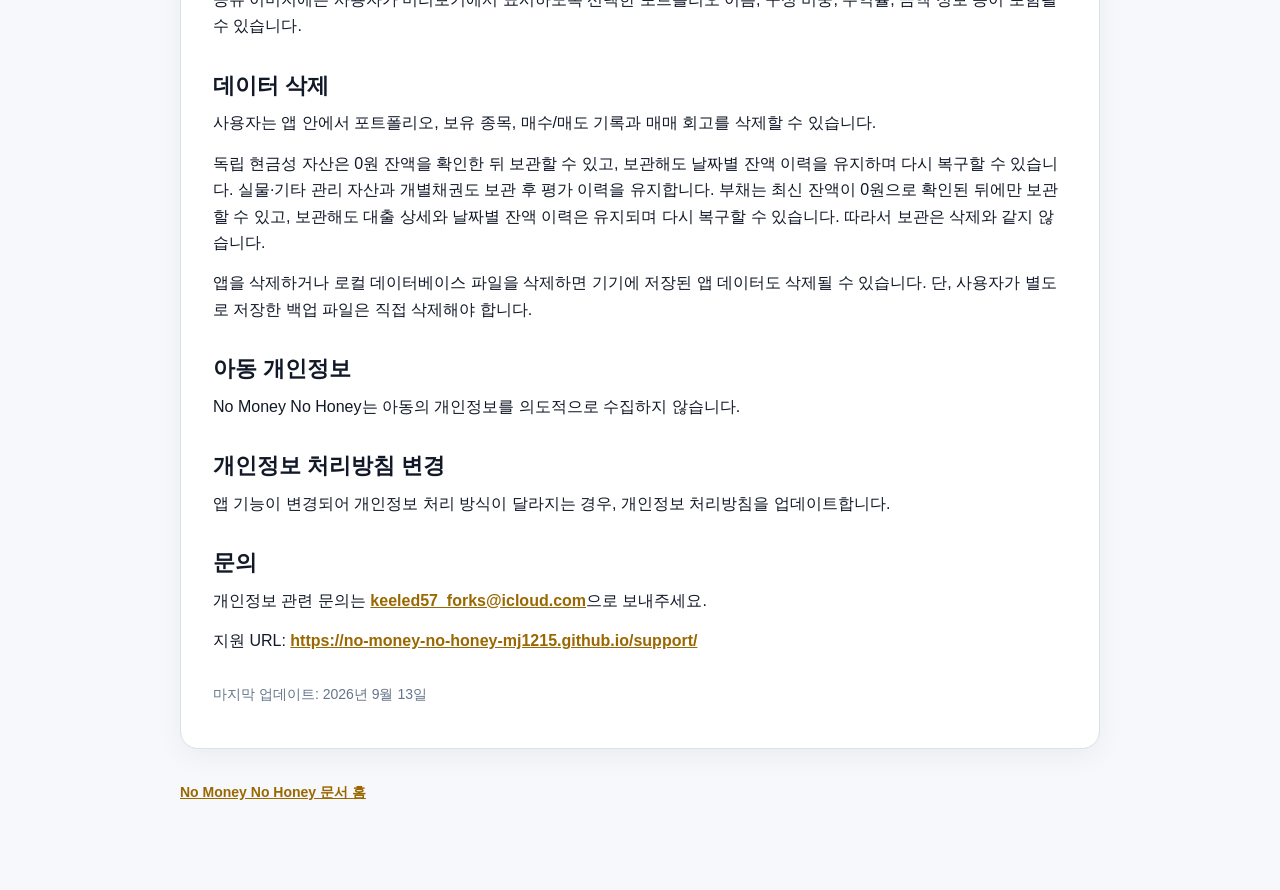
==== commit cf2584e1: "docs: update privacy policy for on-device import and widget refresh" ====
--- a/privacy/index.html
+++ b/privacy/index.html
@@ -54,6 +54,10 @@
           개발자는 이 데이터를 자동으로 수집하거나 서버로 전송하지 않습니다.
         </p>
 
+        <h2>화면녹화 보유 가져오기</h2>
+        <p>iPhone의 <code>화면녹화로 가져오기</code>는 사용자가 iOS 시스템 사진 선택기에서 직접 고른 영상 한 개만 처리합니다. 앱은 사진 보관함 전체 접근 권한을 요구하지 않으며, 선택한 영상에서 종목·수량과 선택적 평균단가·평가금액·수익률 후보를 찾는 작업은 Apple의 AVFoundation과 Vision 기능을 사용해 기기 안에서 수행합니다.</p>
+        <p>선택한 영상, 추출한 화면, OCR 원문과 계좌번호처럼 보이는 문구는 개발자 서버나 외부 분석 서비스로 전송하지 않고 NMNH 데이터베이스·백업에도 저장하지 않습니다. 임시 영상은 처리 성공·실패·취소 뒤 삭제하며, 사용자가 원본 화면과 대조해 확인한 종목·수량·선택값만 기존 로컬 포트폴리오 데이터로 저장합니다.</p>
+
         <h2>앱 잠금과 Face ID</h2>
         <p>
           iPhone/iPad에서 사용자가 앱 잠금을 켜면 4자리 암호의 검증값과 잠금
@@ -102,6 +106,7 @@
           순도, 평가액, 포트폴리오, 거래 기록 또는 백업 데이터가 포함되지
           않습니다.
         </p>
+        <p>보유기업 공시를 열면 앱은 최근 국내 상장회사 공개 공시 목록을 읽기 전용 endpoint에서 받고, 사용자의 국내 보유 종목과의 일치는 기기 안에서 계산합니다. 전체 공시 요청에는 포트폴리오 ID·이름, 보유 목록, 거래 기록이 포함되지 않습니다. 사용자가 한 기업의 공식 재무 요약을 직접 열 때만 공개된 회사 코드, 사업연도와 보고서 구분값을 보냅니다. 제공자는 일반적인 웹 요청 처리 과정에서 IP 주소와 User-Agent 같은 네트워크 메타데이터를 처리할 수 있습니다.</p>
         <p>현재 코드 기준으로 사용하는 외부 데이터 소스는 다음 성격의 서비스입니다.</p>
         <ul>
           <li>주식 가격 및 종목 검색 데이터</li>
@@ -109,11 +114,16 @@
           <li>국내 종목 목록 데이터</li>
           <li>USD/KRW 환율 데이터</li>
           <li>공공데이터 기반 KRX 금시장 종가 참고 데이터</li>
+          <li>금융감독원 OpenDART 공개 공시·재무 데이터</li>
           <li>앱 운영 공지와 읽기 전용 참고 콘텐츠</li>
         </ul>
         <p>
           외부 데이터 제공자의 개인정보 처리 방식은 각 제공자의 정책을 따릅니다.
         </p>
+
+        <h2>홈 화면 위젯</h2>
+        <p>홈 화면 위젯은 기기 내 App Group에 요약 표시값, 공개 시세 조회용 종목 식별자, 최소 집계 수량·원가·고정 자산/부채 기여분과 최대 7일의 계산 입력을 보관합니다. 파일은 기기 보호를 적용하고 백업에서 제외합니다. 원본 거래 목록, 원장 ID, 계좌·사용자 ID, 메모와 백업 파일을 위젯에 복사하지 않습니다.</p>
+        <p>iOS 17 이상에서는 위젯의 새로고침 버튼이나 시스템이 허용한 위젯 실행 중 기존 시세·환율 제공자에 공개 종목·시장 정보만 요청할 수 있습니다. 수량·원가·금액·포트폴리오 이름·사용자 식별자는 외부 요청이나 로그에 포함하지 않으며 재계산은 기기 안에서 수행합니다. 원본 자산 기록은 위젯에서 변경하지 않습니다. 위젯 금액 숨기기를 켜면 공유 금액과 계산 입력·시세 cache를 제거합니다. 앱 잠금과 위젯 금액 숨김은 별도 설정입니다.</p>
 
         <h2>백업과 복원</h2>
         <p>
@@ -205,7 +215,7 @@
           </a>
         </p>
 
-        <p class="meta">마지막 업데이트: 2026년 8월 11일</p>
+        <p class="meta">마지막 업데이트: 2026년 9월 13일</p>
       </section>
 
       <p class="footer">
